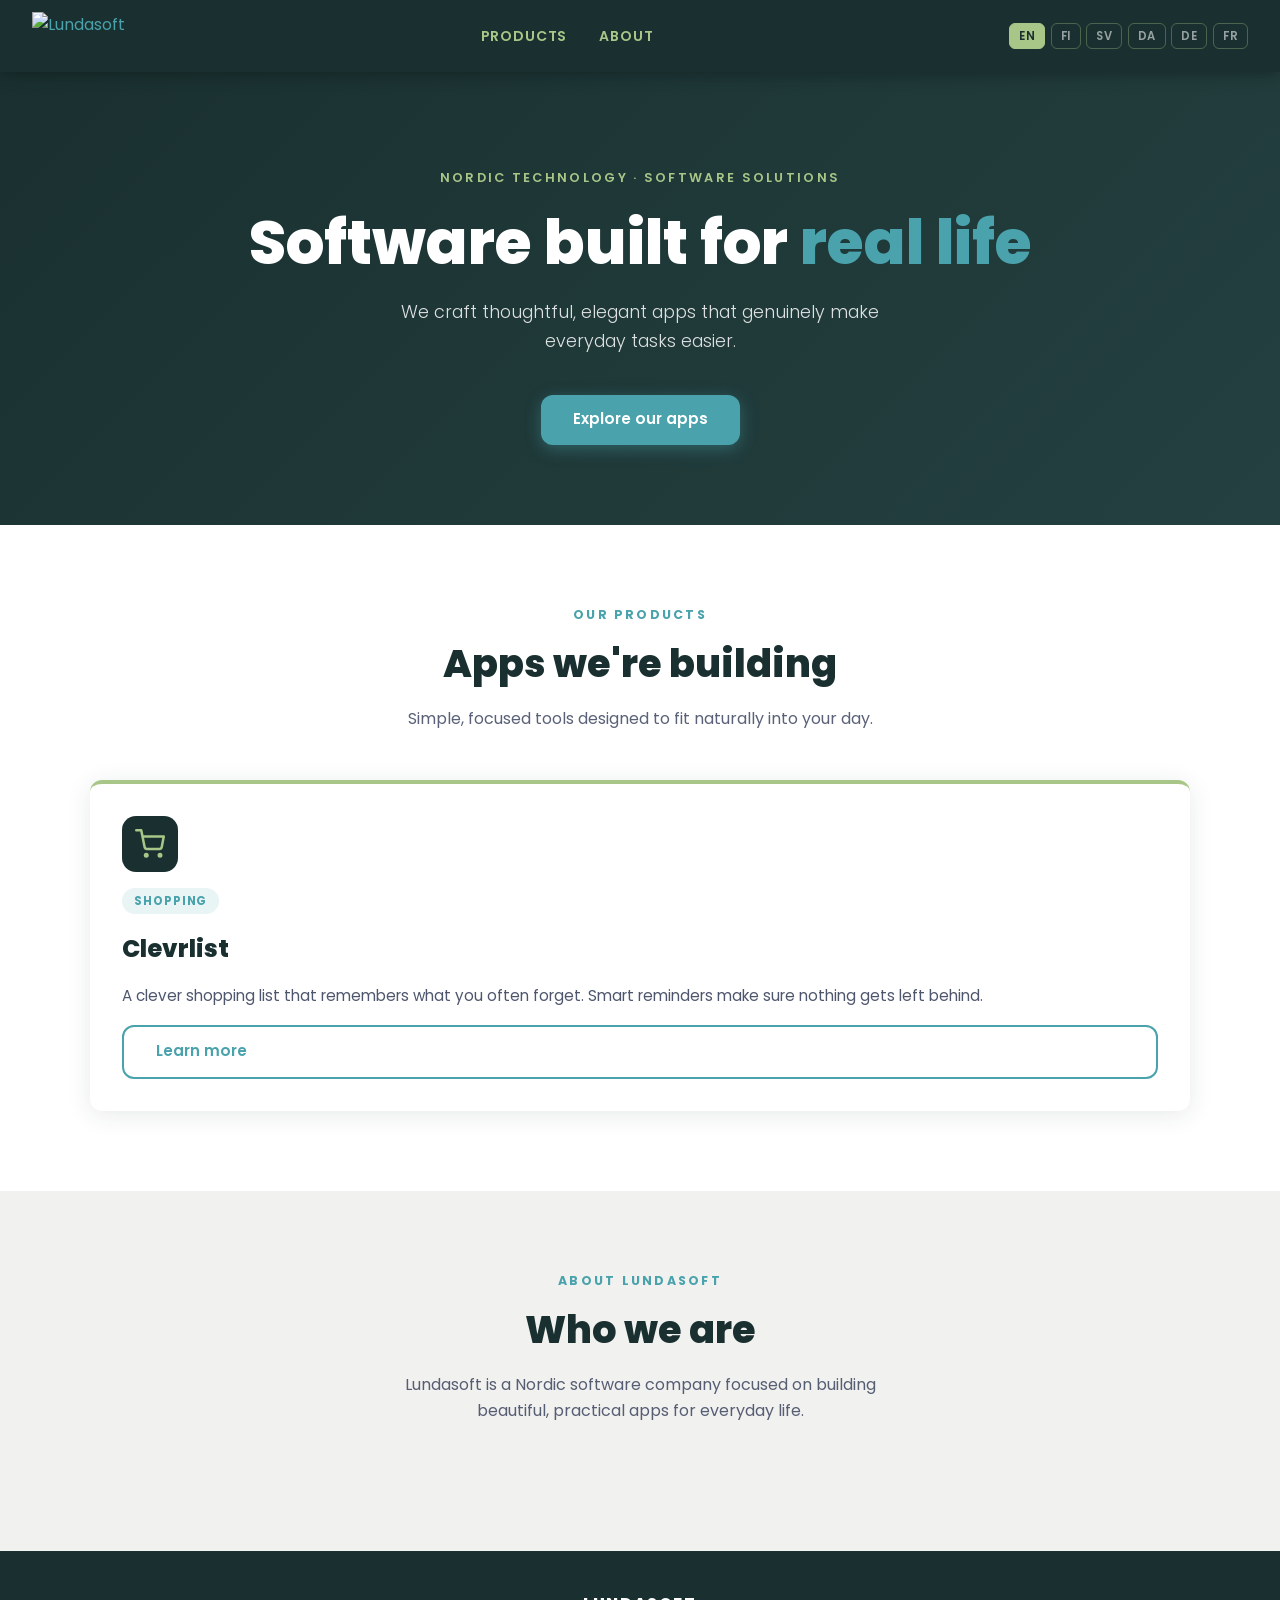
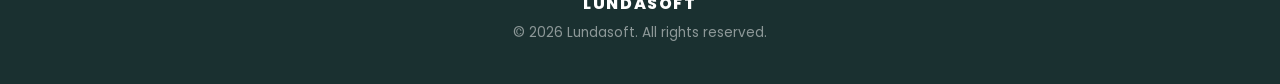
==== index.html @ 24792dd7 "Initial site: landing page, Clevrlist product page, shared CSS, i18n (EN/FI/SV/DA/DE/FR)" ====
<!DOCTYPE html>
<html lang="en">
<head>
  <meta charset="UTF-8" />
  <meta name="viewport" content="width=device-width, initial-scale=1.0" />
  <meta name="description" content="Lundasoft – Nordic Technology. Software Solutions." />
  <title>Lundasoft</title>
  <link rel="stylesheet" href="css/style.css" />
</head>
<body>

  <!-- ── Navbar ──────────────────────────────────────────────── -->
  <header>
    <nav class="navbar">
      <a class="navbar__logo" href="/">
        <img src="assets/images/lundasoft_logo.png" alt="Lundasoft" />
      </a>
      <ul class="navbar__links">
        <li><a href="#products" data-i18n="nav.products">Products</a></li>
        <li><a href="#about" data-i18n="nav.about">About</a></li>
      </ul>
      <div class="lang-switcher" aria-label="Language selector">
        <button class="lang-btn" data-lang="en"  aria-label="English">EN</button>
        <button class="lang-btn" data-lang="fi"  aria-label="Finnish">FI</button>
        <button class="lang-btn" data-lang="sv"  aria-label="Swedish">SV</button>
        <button class="lang-btn" data-lang="da"  aria-label="Danish">DA</button>
        <button class="lang-btn" data-lang="de"  aria-label="German">DE</button>
        <button class="lang-btn" data-lang="fr"  aria-label="French">FR</button>
      </div>
    </nav>
  </header>

  <!-- ── Hero ────────────────────────────────────────────────── -->
  <section class="hero">
    <p class="hero__eyebrow" data-i18n="hero.eyebrow">Nordic Technology · Software Solutions</p>
    <h1 class="hero__title" data-i18n="hero.title">Software built for <span>real life</span></h1>
    <p class="hero__subtitle" data-i18n="hero.subtitle">We craft thoughtful, elegant apps that genuinely make everyday tasks easier.</p>
    <a href="#products" class="btn btn--primary" data-i18n="hero.cta">Explore our apps</a>
  </section>

  <!-- ── Products ────────────────────────────────────────────── -->
  <section class="section section--alt" id="products">
    <div class="section__header">
      <p class="section__eyebrow" data-i18n="products.eyebrow">Our Products</p>
      <h2 class="section__title" data-i18n="products.title">Apps we're building</h2>
      <p class="section__lead" data-i18n="products.lead">Simple, focused tools designed to fit naturally into your day.</p>
    </div>
    <div class="apps-grid">

      <!-- Clevrlist card -->
      <article class="app-card">
        <div class="app-card__icon" aria-hidden="true">
          <!-- Shopping cart icon (inline SVG – no external dependency) -->
          <svg viewBox="0 0 24 24" fill="none" stroke="#A8C687" stroke-width="2" stroke-linecap="round" stroke-linejoin="round">
            <circle cx="9" cy="21" r="1"/><circle cx="20" cy="21" r="1"/>
            <path d="M1 1h4l2.68 13.39a2 2 0 0 0 2 1.61h9.72a2 2 0 0 0 2-1.61L23 6H6"/>
          </svg>
        </div>
        <span class="app-card__tag" data-i18n="clevrlist.tag">Shopping</span>
        <h3 class="app-card__name">Clevrlist</h3>
        <p class="app-card__desc" data-i18n="clevrlist.desc">A clever shopping list that remembers what you often forget. Smart reminders make sure nothing gets left behind.</p>
        <a href="products/clevrlist/" class="btn btn--outline" data-i18n="clevrlist.cta">Learn more</a>
      </article>

      <!-- ── Add more product cards here ──
      <article class="app-card">
        <div class="app-card__icon" aria-hidden="true">
          <svg>…</svg>
        </div>
        <span class="app-card__tag">Category</span>
        <h3 class="app-card__name">App Name</h3>
        <p class="app-card__desc">Description…</p>
        <a href="products/appname/" class="btn btn--outline">Learn more</a>
      </article>
      ── -->

    </div>
  </section>

  <!-- ── About ────────────────────────────────────────────────── -->
  <section class="section" id="about">
    <div class="section__header">
      <p class="section__eyebrow" data-i18n="about.eyebrow">About Lundasoft</p>
      <h2 class="section__title" data-i18n="about.title">Who we are</h2>
      <p class="section__lead" data-i18n="about.lead">Lundasoft is a Nordic software company focused on building beautiful, practical apps for everyday life.</p>
    </div>
  </section>

  <!-- ── Footer ───────────────────────────────────────────────── -->
  <footer class="footer">
    <p class="footer__brand">LUNDASOFT</p>
    <p data-i18n="footer.copy">© 2026 Lundasoft. All rights reserved.</p>
  </footer>

  <script src="js/i18n.js"></script>
</body>
</html>
---- css/style.css ----
@import url('https://fonts.googleapis.com/css2?family=Poppins:wght@300;400;600;700;800&display=swap');

/* ─── Variables ─────────────────────────────────────────────── */
:root {
  --color-primary:   #1A3030;
  --color-secondary: #49A2AC;
  --color-accent:    #A8C687;
  --color-bg:        #F1F1EF;
  --color-text:      #232D4B;
  --color-white:     #FFFFFF;
  --radius:          12px;
  --shadow:          0 4px 24px rgba(26, 48, 48, 0.10);
  --transition:      0.25s ease;
}

/* ─── Reset ─────────────────────────────────────────────────── */
*, *::before, *::after {
  box-sizing: border-box;
  margin: 0;
  padding: 0;
}

body {
  font-family: 'Poppins', sans-serif;
  background-color: var(--color-bg);
  color: var(--color-text);
  line-height: 1.6;
}

img { max-width: 100%; display: block; }
a   { color: var(--color-secondary); text-decoration: none; }

/* ─── Navbar ─────────────────────────────────────────────────── */
.navbar {
  background-color: var(--color-primary);
  padding: 0 2rem;
  display: flex;
  align-items: center;
  justify-content: space-between;
  height: 72px;
  position: sticky;
  top: 0;
  z-index: 100;
  box-shadow: 0 2px 16px rgba(0, 0, 0, 0.3);
}

.navbar__logo img {
  height: 48px;
  width: auto;
}

.navbar__links {
  list-style: none;
  display: flex;
  gap: 2rem;
}

.navbar__links a {
  color: var(--color-accent);
  font-weight: 600;
  font-size: 0.875rem;
  letter-spacing: 0.06em;
  text-transform: uppercase;
  transition: color var(--transition);
}

.navbar__links a:hover {
  color: var(--color-white);
}

/* ─── Hero ───────────────────────────────────────────────────── */
.hero {
  background: linear-gradient(135deg, var(--color-primary) 0%, #244040 100%);
  color: var(--color-white);
  padding: 6rem 2rem 5rem;
  text-align: center;
}

.hero__eyebrow {
  font-size: 0.8rem;
  font-weight: 600;
  letter-spacing: 0.18em;
  text-transform: uppercase;
  color: var(--color-accent);
  margin-bottom: 1.25rem;
}

.hero__title {
  font-size: clamp(2.2rem, 5vw, 3.8rem);
  font-weight: 800;
  line-height: 1.15;
  margin-bottom: 1.25rem;
}

.hero__title span {
  color: var(--color-secondary);
}

.hero__subtitle {
  font-size: 1.1rem;
  font-weight: 300;
  max-width: 560px;
  margin: 0 auto 2.5rem;
  opacity: 0.85;
}

/* ─── Buttons ────────────────────────────────────────────────── */
.btn {
  display: inline-block;
  padding: 0.8rem 2rem;
  border-radius: var(--radius);
  font-family: 'Poppins', sans-serif;
  font-weight: 600;
  font-size: 0.95rem;
  transition: transform var(--transition), box-shadow var(--transition), background-color var(--transition);
  cursor: pointer;
  border: none;
}

.btn--primary {
  background-color: var(--color-secondary);
  color: var(--color-white);
  box-shadow: 0 4px 16px rgba(73, 162, 172, 0.4);
}

.btn--primary:hover {
  background-color: #3d8f99;
  transform: translateY(-2px);
  box-shadow: 0 8px 24px rgba(73, 162, 172, 0.55);
  color: var(--color-white);
}

.btn--outline {
  background-color: transparent;
  color: var(--color-secondary);
  border: 2px solid var(--color-secondary);
}

.btn--outline:hover {
  background-color: var(--color-secondary);
  color: var(--color-white);
  transform: translateY(-2px);
}

/* ─── Sections ───────────────────────────────────────────────── */
.section {
  padding: 5rem 2rem;
}

.section--alt {
  background-color: var(--color-white);
}

.section__header {
  text-align: center;
  margin-bottom: 3rem;
}

.section__eyebrow {
  font-size: 0.78rem;
  font-weight: 700;
  letter-spacing: 0.18em;
  text-transform: uppercase;
  color: var(--color-secondary);
  margin-bottom: 0.5rem;
}

.section__title {
  font-size: clamp(1.6rem, 3vw, 2.4rem);
  font-weight: 800;
  color: var(--color-primary);
}

.section__lead {
  font-size: 1rem;
  color: var(--color-text);
  max-width: 540px;
  margin: 0.75rem auto 0;
  opacity: 0.75;
}

/* ─── App Cards (main page products grid) ────────────────────── */
.apps-grid {
  display: grid;
  grid-template-columns: repeat(auto-fit, minmax(280px, 1fr));
  gap: 2rem;
  max-width: 1100px;
  margin: 0 auto;
}

.app-card {
  background: var(--color-white);
  border-radius: var(--radius);
  box-shadow: var(--shadow);
  padding: 2rem;
  display: flex;
  flex-direction: column;
  gap: 1rem;
  transition: transform var(--transition), box-shadow var(--transition);
  border-top: 4px solid var(--color-accent);
}

.app-card:hover {
  transform: translateY(-6px);
  box-shadow: 0 16px 48px rgba(26, 48, 48, 0.16);
}

.app-card__icon {
  width: 56px;
  height: 56px;
  background-color: var(--color-primary);
  border-radius: 14px;
  display: flex;
  align-items: center;
  justify-content: center;
}

.app-card__icon svg {
  width: 30px;
  height: 30px;
}

.app-card__tag {
  display: inline-block;
  background-color: rgba(73, 162, 172, 0.12);
  color: var(--color-secondary);
  font-size: 0.72rem;
  font-weight: 700;
  padding: 0.25rem 0.75rem;
  border-radius: 999px;
  text-transform: uppercase;
  letter-spacing: 0.08em;
  width: fit-content;
}

.app-card__name {
  font-size: 1.5rem;
  font-weight: 800;
  color: var(--color-primary);
}

.app-card__desc {
  font-size: 0.95rem;
  color: var(--color-text);
  opacity: 0.8;
  flex: 1;
}

/* ─── Product Page: Hero ─────────────────────────────────────── */
.product-hero {
  background: linear-gradient(135deg, var(--color-primary) 0%, #1f3d3d 100%);
  color: var(--color-white);
  padding: 5rem 2rem 4.5rem;
  text-align: center;
}

.product-hero__back {
  display: inline-flex;
  align-items: center;
  gap: 0.4rem;
  color: var(--color-accent);
  font-size: 0.82rem;
  font-weight: 600;
  letter-spacing: 0.08em;
  text-transform: uppercase;
  margin-bottom: 2rem;
  transition: color var(--transition);
}

.product-hero__back::before {
  content: "←";
  font-size: 1rem;
}

.product-hero__back:hover {
  color: var(--color-white);
}

.product-hero__badge {
  display: inline-block;
  background-color: var(--color-accent);
  color: var(--color-primary);
  font-size: 0.72rem;
  font-weight: 700;
  padding: 0.3rem 1rem;
  border-radius: 999px;
  text-transform: uppercase;
  letter-spacing: 0.1em;
  margin-bottom: 1.25rem;
}

.product-hero__title {
  font-size: clamp(2.8rem, 6vw, 4.5rem);
  font-weight: 800;
  margin-bottom: 1rem;
  letter-spacing: -0.01em;
}

.product-hero__tagline {
  font-size: 1.15rem;
  font-weight: 300;
  opacity: 0.85;
  max-width: 520px;
  margin: 0 auto 2.5rem;
}

/* ─── Features Grid ──────────────────────────────────────────── */
.features-grid {
  display: grid;
  grid-template-columns: repeat(auto-fit, minmax(230px, 1fr));
  gap: 1.5rem;
  max-width: 1000px;
  margin: 0 auto;
}

.feature-card {
  background: var(--color-white);
  border-radius: var(--radius);
  padding: 1.75rem;
  border-left: 4px solid var(--color-accent);
  box-shadow: var(--shadow);
  transition: transform var(--transition);
}

.feature-card:hover {
  transform: translateY(-4px);
}

.feature-card__icon {
  font-size: 2rem;
  margin-bottom: 0.75rem;
}

.feature-card__title {
  font-size: 1rem;
  font-weight: 700;
  color: var(--color-primary);
  margin-bottom: 0.4rem;
}

.feature-card__desc {
  font-size: 0.88rem;
  color: var(--color-text);
  opacity: 0.75;
  line-height: 1.55;
}

/* ─── Media Placeholders ─────────────────────────────────────── */
/* Drop in <img> or <video> inside these containers when ready  */
.media-placeholder {
  max-width: 860px;
  margin: 0 auto;
  display: grid;
  gap: 2rem;
}

.app-image {
  width: 100%;
  border-radius: var(--radius);
  overflow: hidden;
  background-color: rgba(26, 48, 48, 0.05);
  aspect-ratio: 16 / 9;
  display: flex;
  align-items: center;
  justify-content: center;
  color: var(--color-secondary);
  font-weight: 600;
  font-size: 0.9rem;
  border: 2px dashed rgba(73, 162, 172, 0.4);
}

.app-image img {
  width: 100%;
  height: 100%;
  object-fit: cover;
}

.app-video {
  width: 100%;
  border-radius: var(--radius);
  overflow: hidden;
  aspect-ratio: 16 / 9;
  background-color: rgba(26, 48, 48, 0.05);
  display: flex;
  align-items: center;
  justify-content: center;
  color: var(--color-secondary);
  font-weight: 600;
  font-size: 0.9rem;
  border: 2px dashed rgba(73, 162, 172, 0.4);
}

.app-video video {
  width: 100%;
  height: 100%;
  object-fit: cover;
}

/* ─── Footer ─────────────────────────────────────────────────── */
.footer {
  background-color: var(--color-primary);
  color: rgba(255, 255, 255, 0.5);
  text-align: center;
  padding: 2.5rem 2rem;
  font-size: 0.85rem;
}

.footer a {
  color: var(--color-accent);
  font-weight: 600;
}

.footer a:hover {
  color: var(--color-white);
}

.footer__brand {
  font-size: 1rem;
  font-weight: 800;
  color: var(--color-white);
  letter-spacing: 0.1em;
  margin-bottom: 0.35rem;
}

/* ─── Language Switcher ──────────────────────────────────────── */
.lang-switcher {
  display: flex;
  gap: 0.35rem;
  align-items: center;
  flex-wrap: wrap;
}

.lang-btn {
  background: transparent;
  border: 1px solid rgba(168, 198, 135, 0.35);
  color: rgba(255, 255, 255, 0.55);
  font-family: 'Poppins', sans-serif;
  font-size: 0.72rem;
  font-weight: 600;
  letter-spacing: 0.06em;
  padding: 0.2rem 0.55rem;
  border-radius: 6px;
  cursor: pointer;
  transition: background-color var(--transition), color var(--transition), border-color var(--transition);
  text-transform: uppercase;
}

.lang-btn:hover {
  background-color: rgba(168, 198, 135, 0.15);
  color: var(--color-white);
  border-color: var(--color-accent);
}

.lang-btn--active {
  background-color: var(--color-accent);
  color: var(--color-primary);
  border-color: var(--color-accent);
}

/* ─── Responsive ─────────────────────────────────────────────── */
@media (max-width: 640px) {
  .navbar {
    padding: 0 1.25rem;
  }

  .navbar__links {
    display: none;
  }

  .hero,
  .product-hero {
    padding: 4rem 1.25rem 3.5rem;
  }

  .section {
    padding: 3.5rem 1.25rem;
  }
}
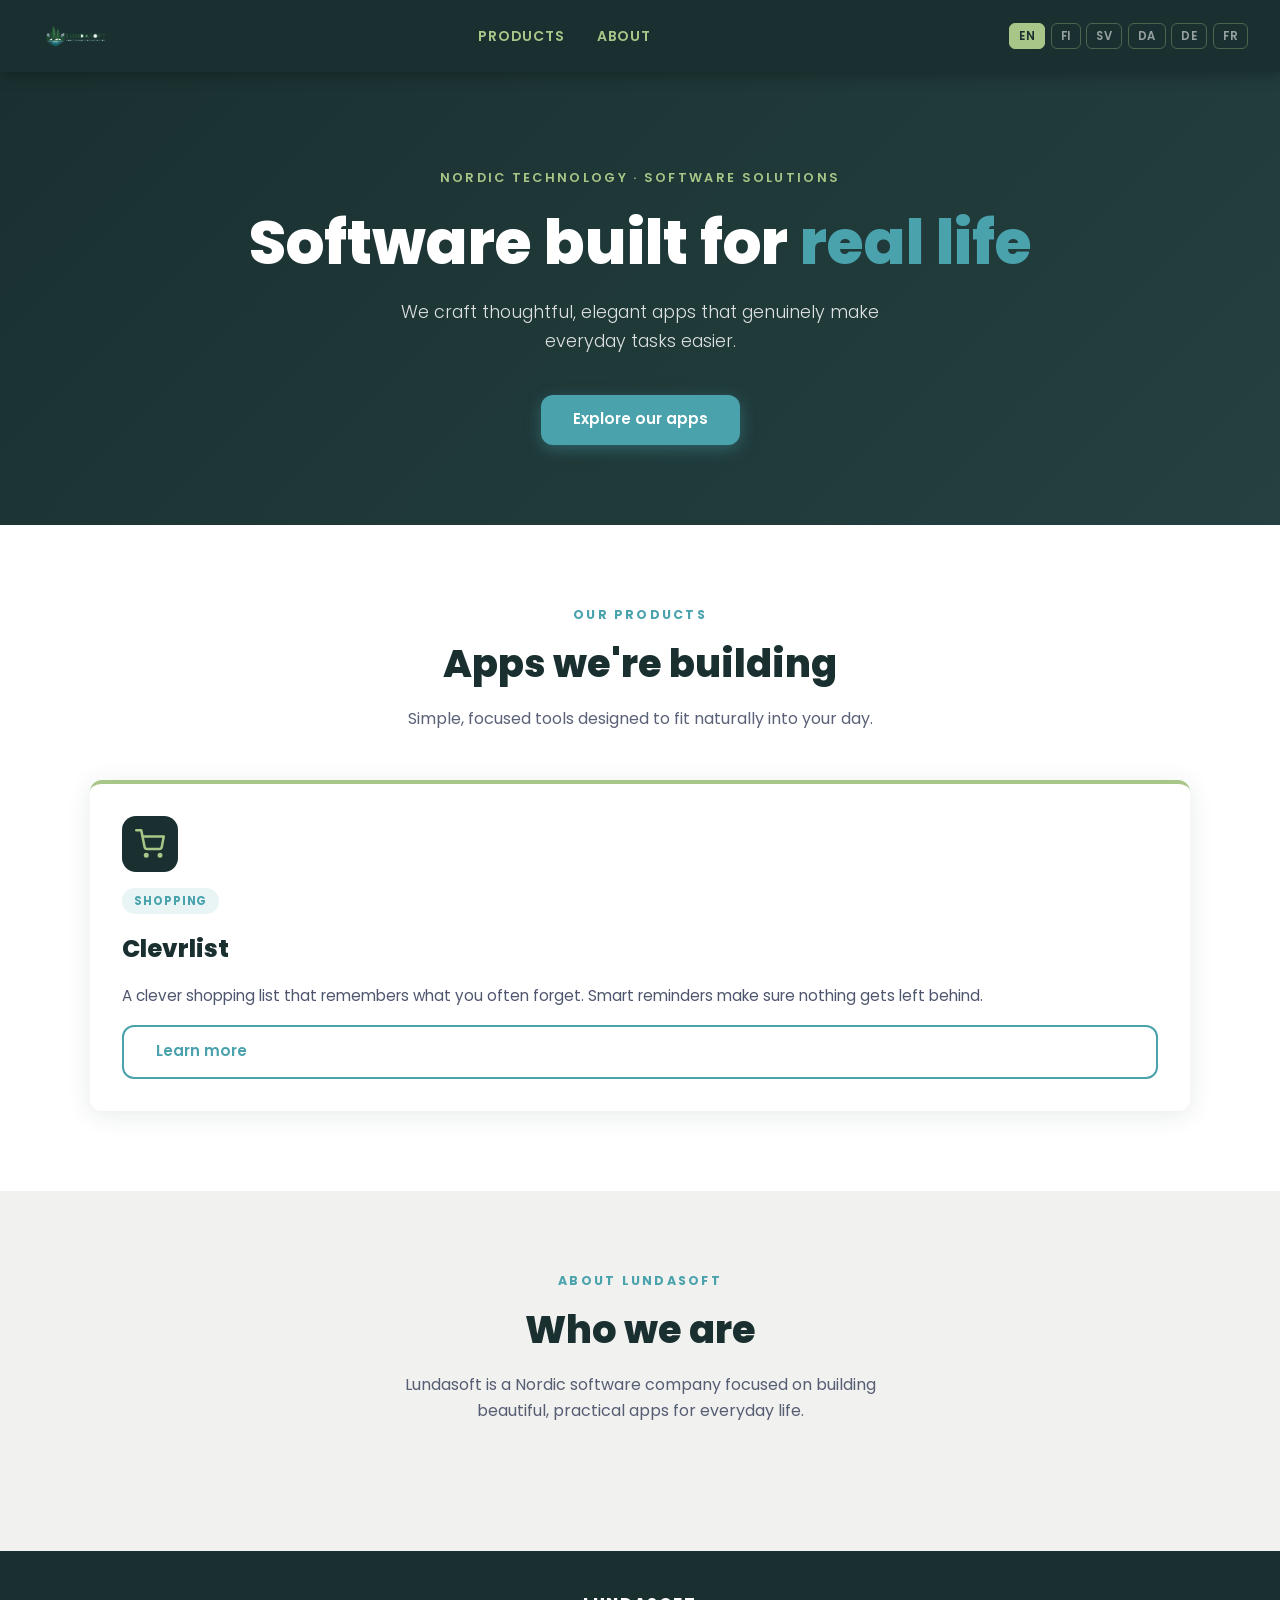
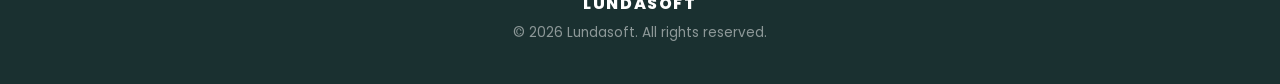
==== commit 6787c93d: "Add transparent logo PNG (background removed), update HTML references" ====
--- a/index.html
+++ b/index.html
@@ -13,7 +13,7 @@
   <header>
     <nav class="navbar">
       <a class="navbar__logo" href="/">
-        <img src="assets/images/lundasoft_logo.png" alt="Lundasoft" />
+        <img src="assets/images/lundasoft_logo_transparent.png" alt="Lundasoft" />
       </a>
       <ul class="navbar__links">
         <li><a href="#products" data-i18n="nav.products">Products</a></li>
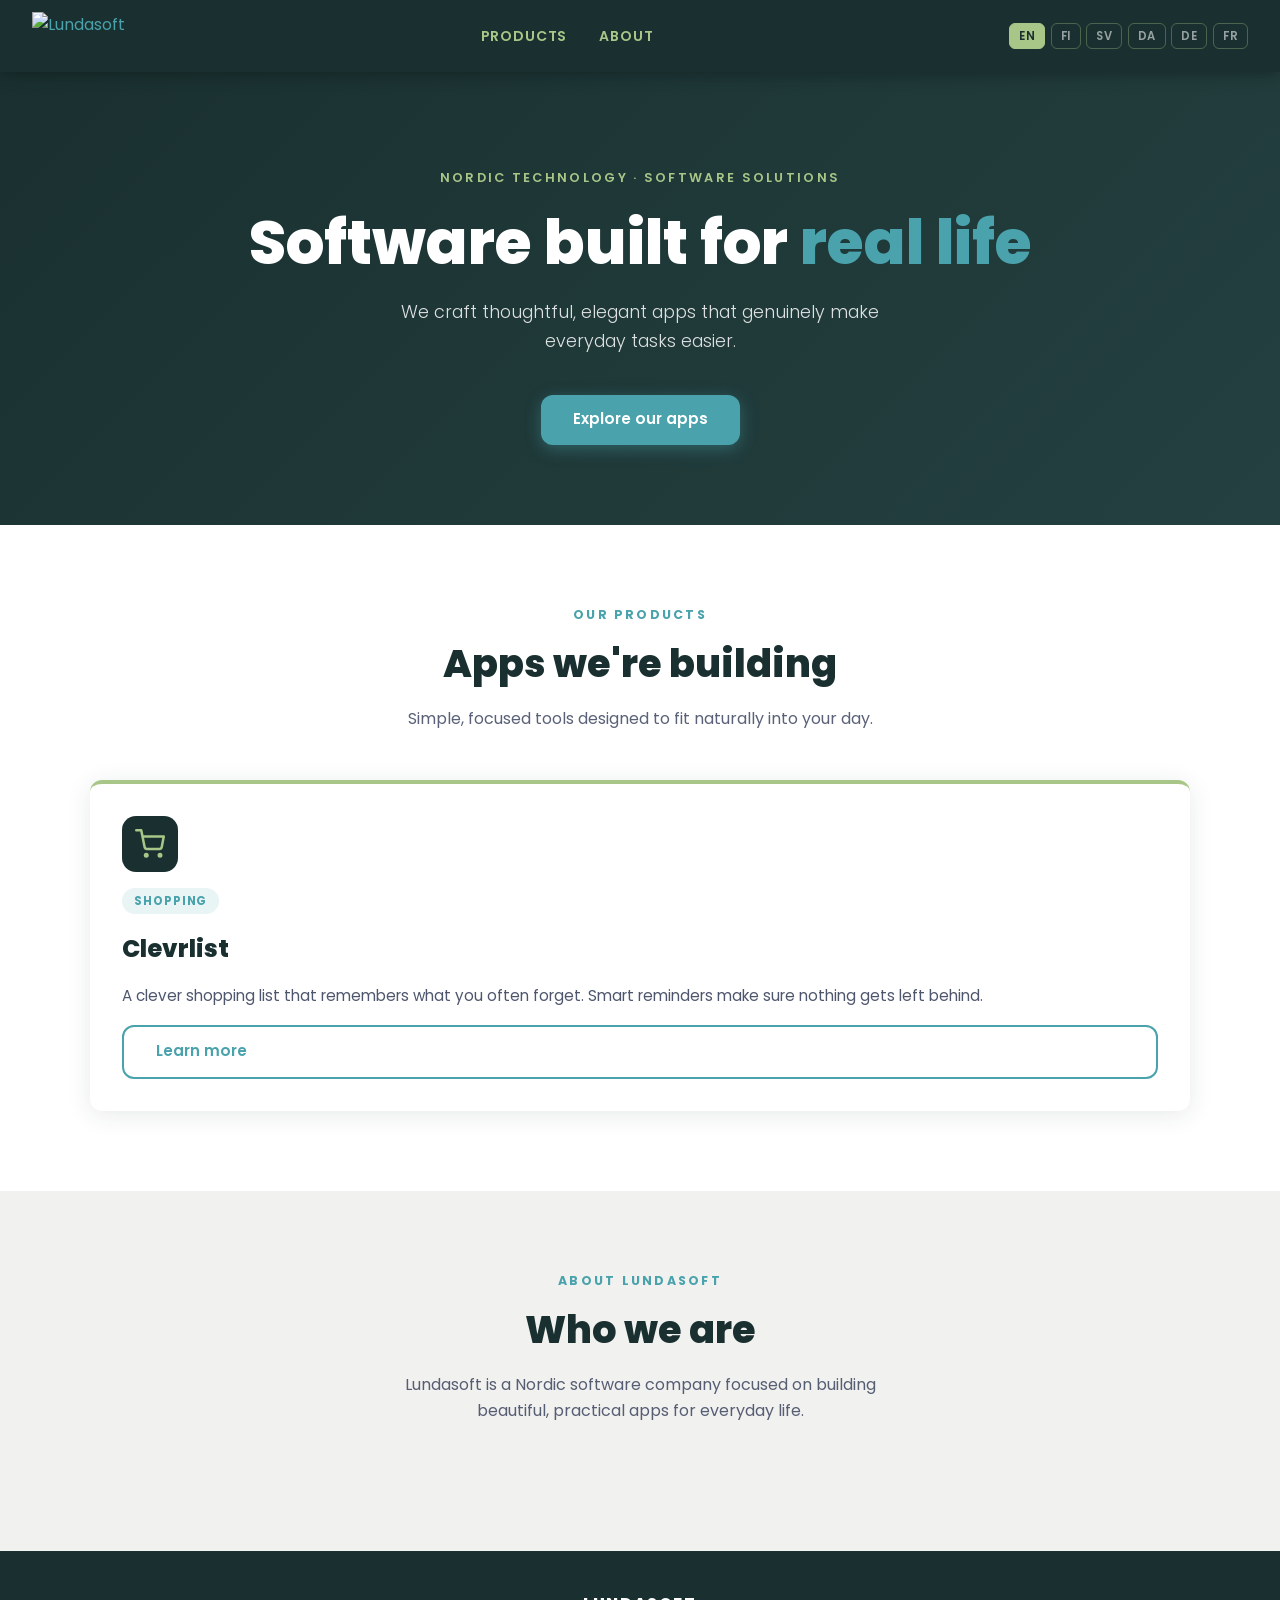
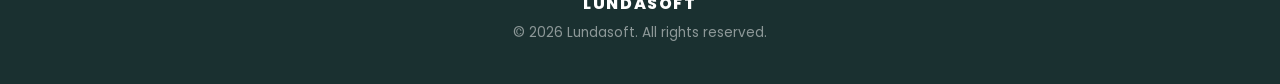
==== commit 98ae1497: "Revert to original logo PNG" ====
--- a/index.html
+++ b/index.html
@@ -13,7 +13,7 @@
   <header>
     <nav class="navbar">
       <a class="navbar__logo" href="/">
-        <img src="assets/images/lundasoft_logo_transparent.png" alt="Lundasoft" />
+        <img src="assets/images/lundasoft_logo.png" alt="Lundasoft" />
       </a>
       <ul class="navbar__links">
         <li><a href="#products" data-i18n="nav.products">Products</a></li>
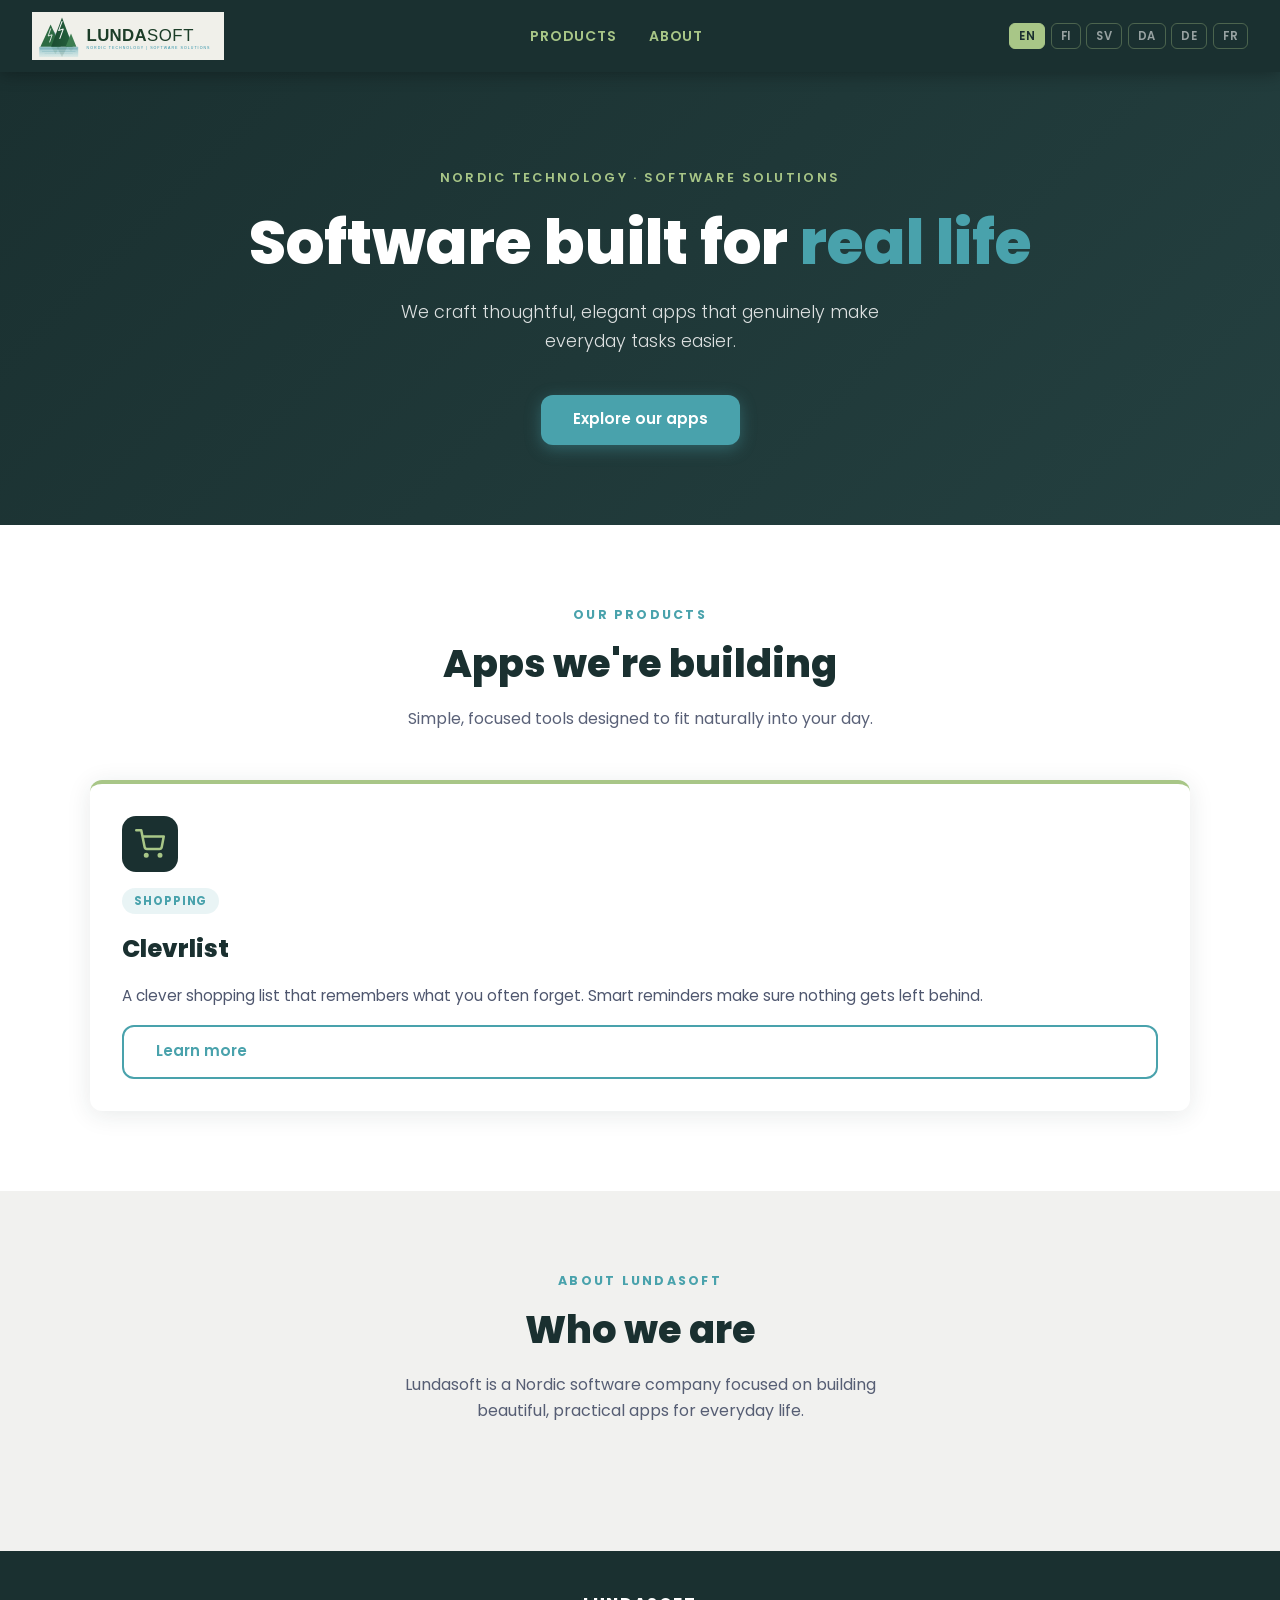
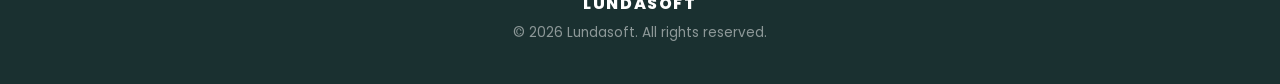
==== commit 2516431a: "Switch navbar logo to SVG" ====
--- a/index.html
+++ b/index.html
@@ -13,7 +13,7 @@
   <header>
     <nav class="navbar">
       <a class="navbar__logo" href="/">
-        <img src="assets/images/lundasoft_logo.png" alt="Lundasoft" />
+        <img src="assets/images/lundasoft_logo.svg" alt="Lundasoft" />
       </a>
       <ul class="navbar__links">
         <li><a href="#products" data-i18n="nav.products">Products</a></li>
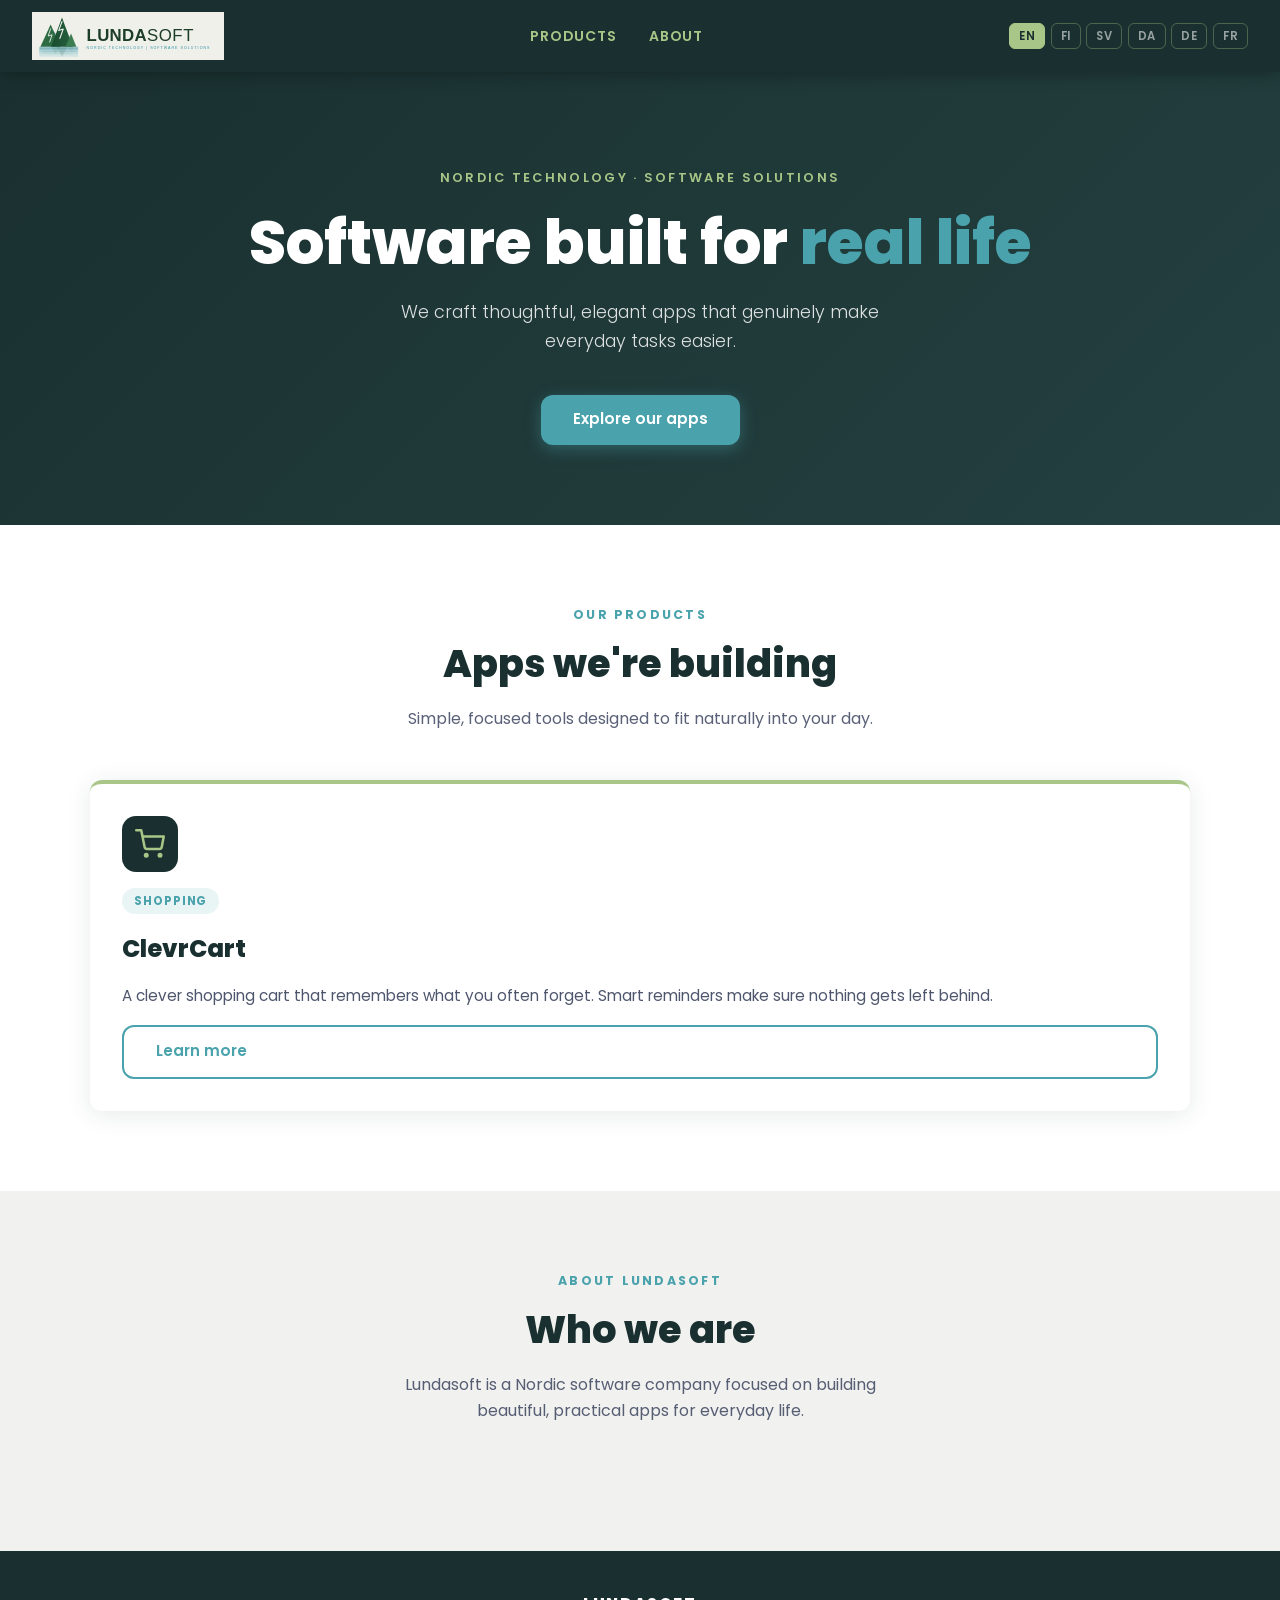
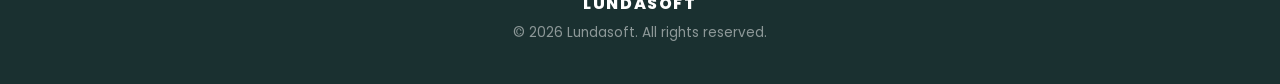
==== commit 3fd36d58: "Rename Clevrlist to ClevrCart; add privacy policy page with obfuscated email" ====
--- a/index.html
+++ b/index.html
@@ -47,7 +47,7 @@
     </div>
     <div class="apps-grid">
 
-      <!-- Clevrlist card -->
+      <!-- ClevrCart card -->
       <article class="app-card">
         <div class="app-card__icon" aria-hidden="true">
           <!-- Shopping cart icon (inline SVG – no external dependency) -->
@@ -56,10 +56,10 @@
             <path d="M1 1h4l2.68 13.39a2 2 0 0 0 2 1.61h9.72a2 2 0 0 0 2-1.61L23 6H6"/>
           </svg>
         </div>
-        <span class="app-card__tag" data-i18n="clevrlist.tag">Shopping</span>
-        <h3 class="app-card__name">Clevrlist</h3>
-        <p class="app-card__desc" data-i18n="clevrlist.desc">A clever shopping list that remembers what you often forget. Smart reminders make sure nothing gets left behind.</p>
-        <a href="products/clevrlist/" class="btn btn--outline" data-i18n="clevrlist.cta">Learn more</a>
+        <span class="app-card__tag" data-i18n="clevrcart.tag">Shopping</span>
+        <h3 class="app-card__name">ClevrCart</h3>
+        <p class="app-card__desc" data-i18n="clevrcart.desc">A clever shopping cart that remembers what you often forget. Smart reminders make sure nothing gets left behind.</p>
+        <a href="products/clevrcart/" class="btn btn--outline" data-i18n="clevrcart.cta">Learn more</a>
       </article>
 
       <!-- ── Add more product cards here ──
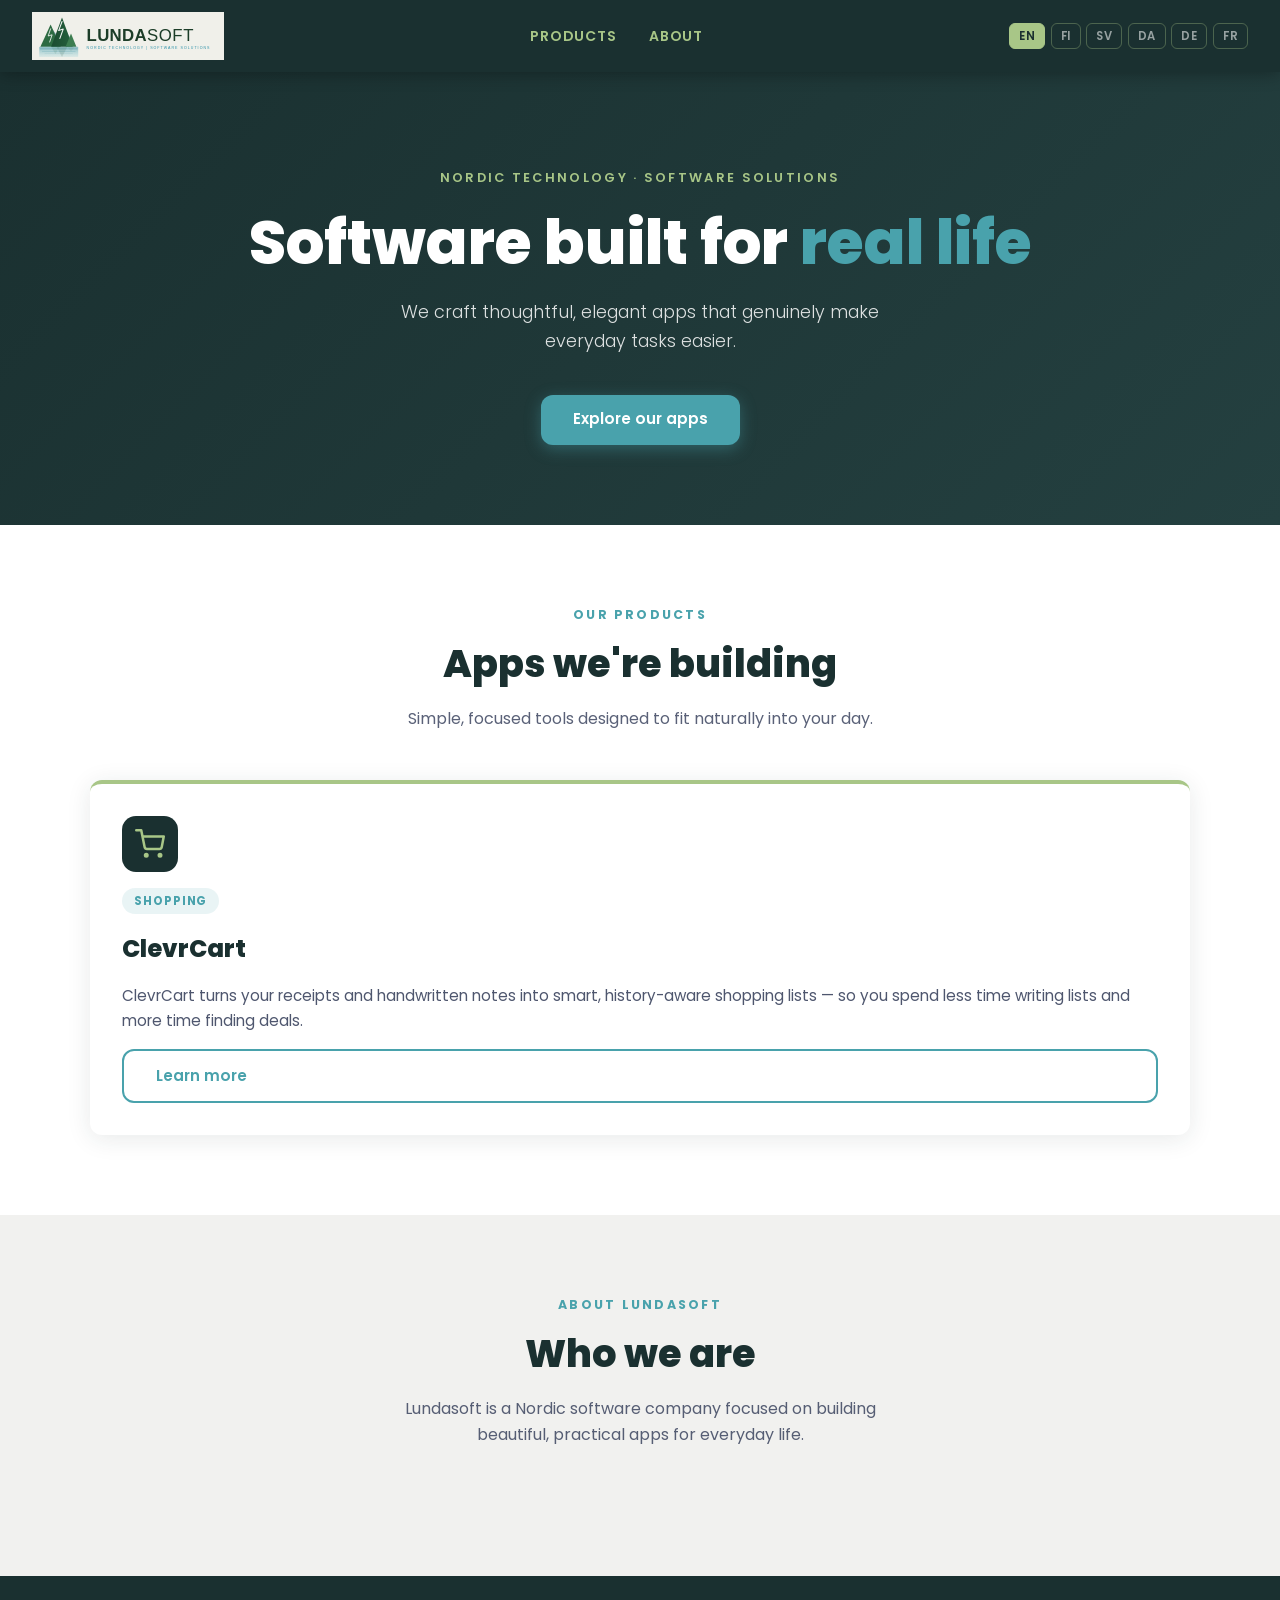
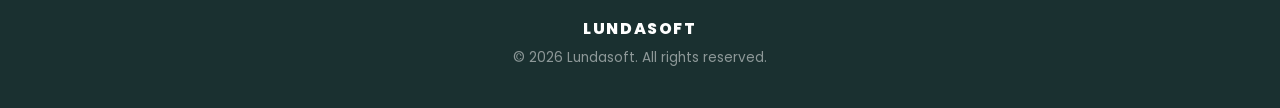
==== commit 7e81d163: "Update ClevrCart content: new headline, subtitle, 6 detailed feature cards, all languages" ====
--- a/index.html
+++ b/index.html
@@ -58,7 +58,7 @@
         </div>
         <span class="app-card__tag" data-i18n="clevrcart.tag">Shopping</span>
         <h3 class="app-card__name">ClevrCart</h3>
-        <p class="app-card__desc" data-i18n="clevrcart.desc">A clever shopping cart that remembers what you often forget. Smart reminders make sure nothing gets left behind.</p>
+        <p class="app-card__desc" data-i18n="clevrcart.desc">ClevrCart turns your receipts and handwritten notes into smart, history-aware shopping lists — so you spend less time writing lists and more time finding deals.</p>
         <a href="products/clevrcart/" class="btn btn--outline" data-i18n="clevrcart.cta">Learn more</a>
       </article>
 
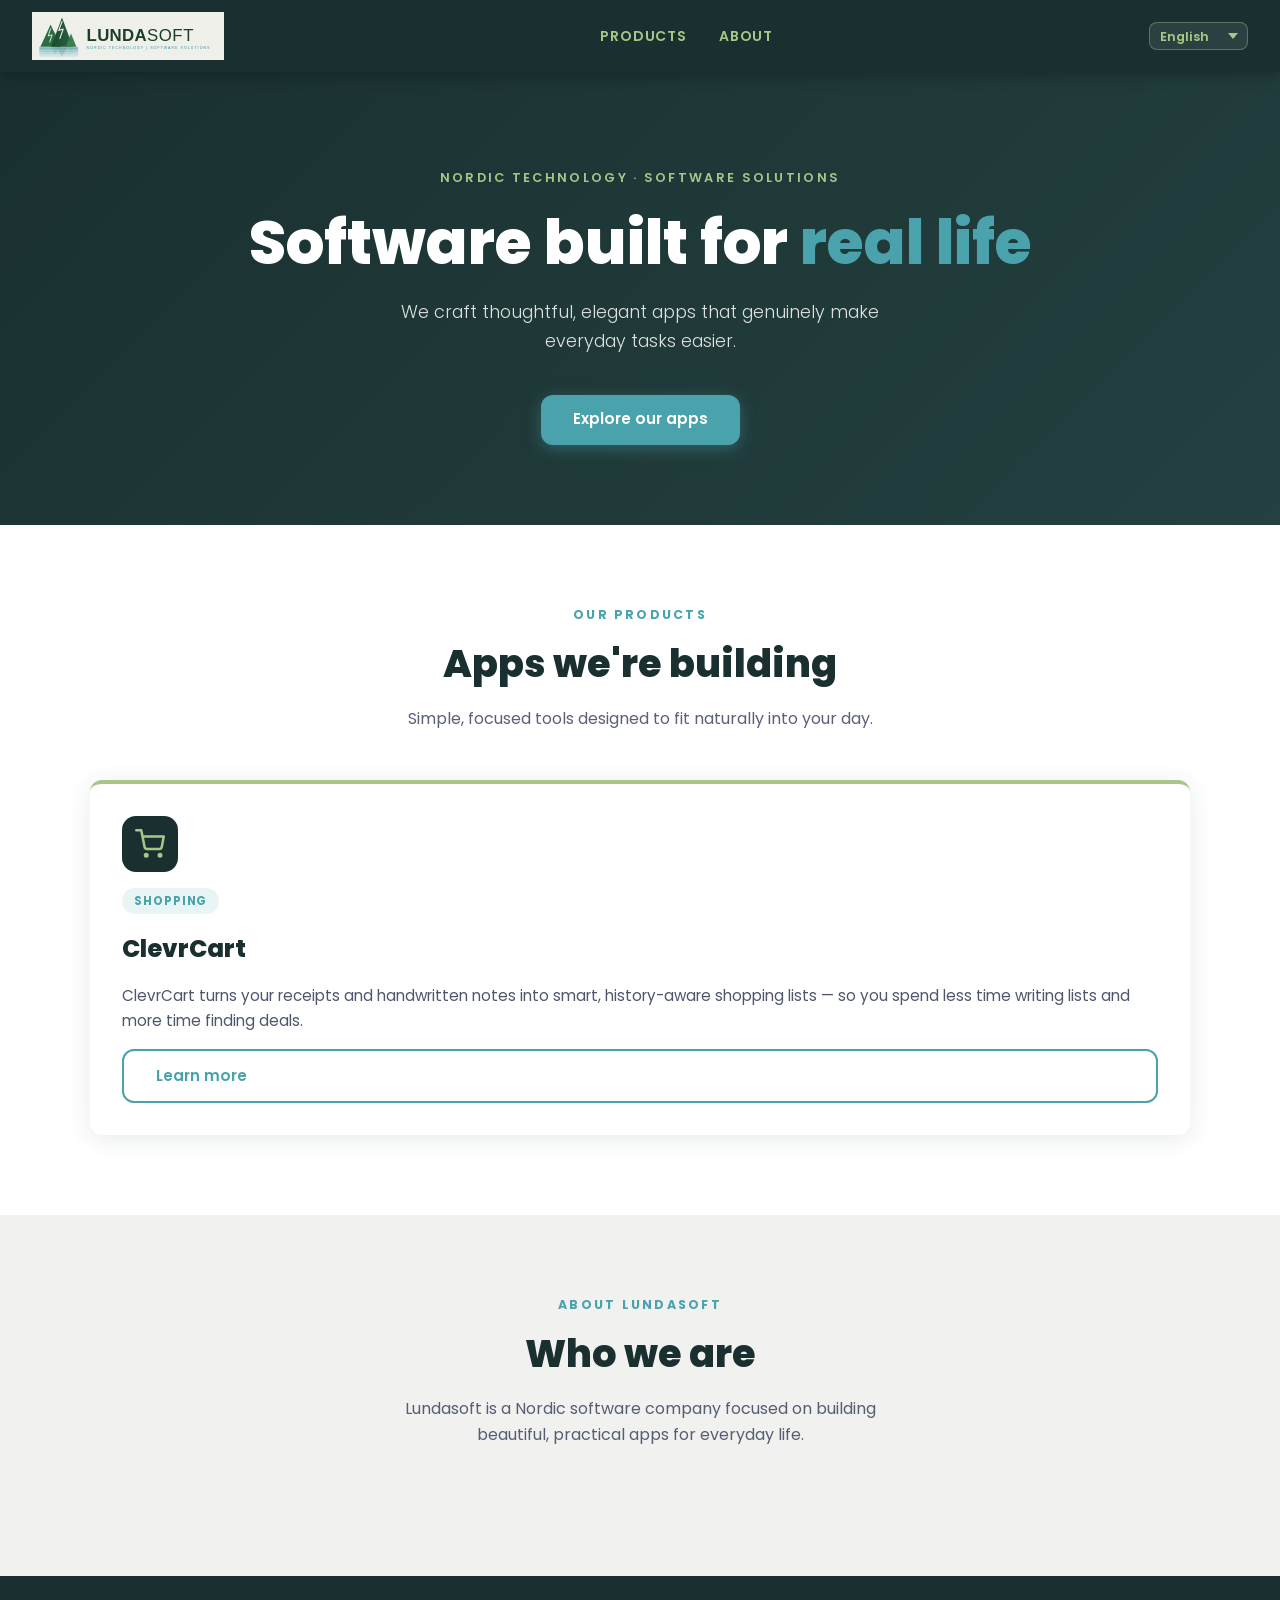
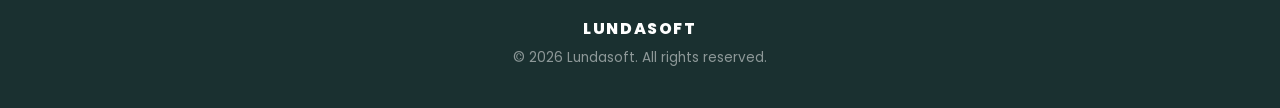
==== commit 65926e58: "Replace language buttons with dropdown; languages labelled in their own language" ====
--- a/index.html
+++ b/index.html
@@ -20,12 +20,14 @@
         <li><a href="#about" data-i18n="nav.about">About</a></li>
       </ul>
       <div class="lang-switcher" aria-label="Language selector">
-        <button class="lang-btn" data-lang="en"  aria-label="English">EN</button>
-        <button class="lang-btn" data-lang="fi"  aria-label="Finnish">FI</button>
-        <button class="lang-btn" data-lang="sv"  aria-label="Swedish">SV</button>
-        <button class="lang-btn" data-lang="da"  aria-label="Danish">DA</button>
-        <button class="lang-btn" data-lang="de"  aria-label="German">DE</button>
-        <button class="lang-btn" data-lang="fr"  aria-label="French">FR</button>
+        <select class="lang-select" aria-label="Select language">
+          <option value="en">English</option>
+          <option value="fi">Suomi</option>
+          <option value="sv">Svenska</option>
+          <option value="da">Dansk</option>
+          <option value="de">Deutsch</option>
+          <option value="fr">Français</option>
+        </select>
       </div>
     </nav>
   </header>
--- a/css/style.css
+++ b/css/style.css
@@ -425,36 +425,39 @@
 /* ─── Language Switcher ──────────────────────────────────────── */
 .lang-switcher {
   display: flex;
-  gap: 0.35rem;
-  align-items: center;
-  flex-wrap: wrap;
-}
-
-.lang-btn {
-  background: transparent;
-  border: 1px solid rgba(168, 198, 135, 0.35);
-  color: rgba(255, 255, 255, 0.55);
+  align-items: center;
+}
+
+.lang-select {
+  background-color: rgba(255, 255, 255, 0.08);
+  border: 1px solid rgba(168, 198, 135, 0.4);
+  color: var(--color-accent);
   font-family: 'Poppins', sans-serif;
-  font-size: 0.72rem;
-  font-weight: 600;
-  letter-spacing: 0.06em;
-  padding: 0.2rem 0.55rem;
-  border-radius: 6px;
+  font-size: 0.8rem;
+  font-weight: 600;
+  padding: 0.3rem 0.6rem;
+  border-radius: 8px;
   cursor: pointer;
-  transition: background-color var(--transition), color var(--transition), border-color var(--transition);
-  text-transform: uppercase;
-}
-
-.lang-btn:hover {
+  outline: none;
+  transition: background-color var(--transition), border-color var(--transition);
+  appearance: none;
+  -webkit-appearance: none;
+  background-image: url("data:image/svg+xml,%3Csvg xmlns='http://www.w3.org/2000/svg' width='10' height='6'%3E%3Cpath d='M0 0l5 6 5-6z' fill='%23A8C687'/%3E%3C/svg%3E");
+  background-repeat: no-repeat;
+  background-position: right 0.55rem center;
+  padding-right: 1.75rem;
+}
+
+.lang-select:hover,
+.lang-select:focus {
   background-color: rgba(168, 198, 135, 0.15);
-  color: var(--color-white);
   border-color: var(--color-accent);
 }
 
-.lang-btn--active {
-  background-color: var(--color-accent);
-  color: var(--color-primary);
-  border-color: var(--color-accent);
+.lang-select option {
+  background-color: var(--color-primary);
+  color: var(--color-white);
+  font-weight: 500;
 }
 
 /* ─── Responsive ─────────────────────────────────────────────── */
